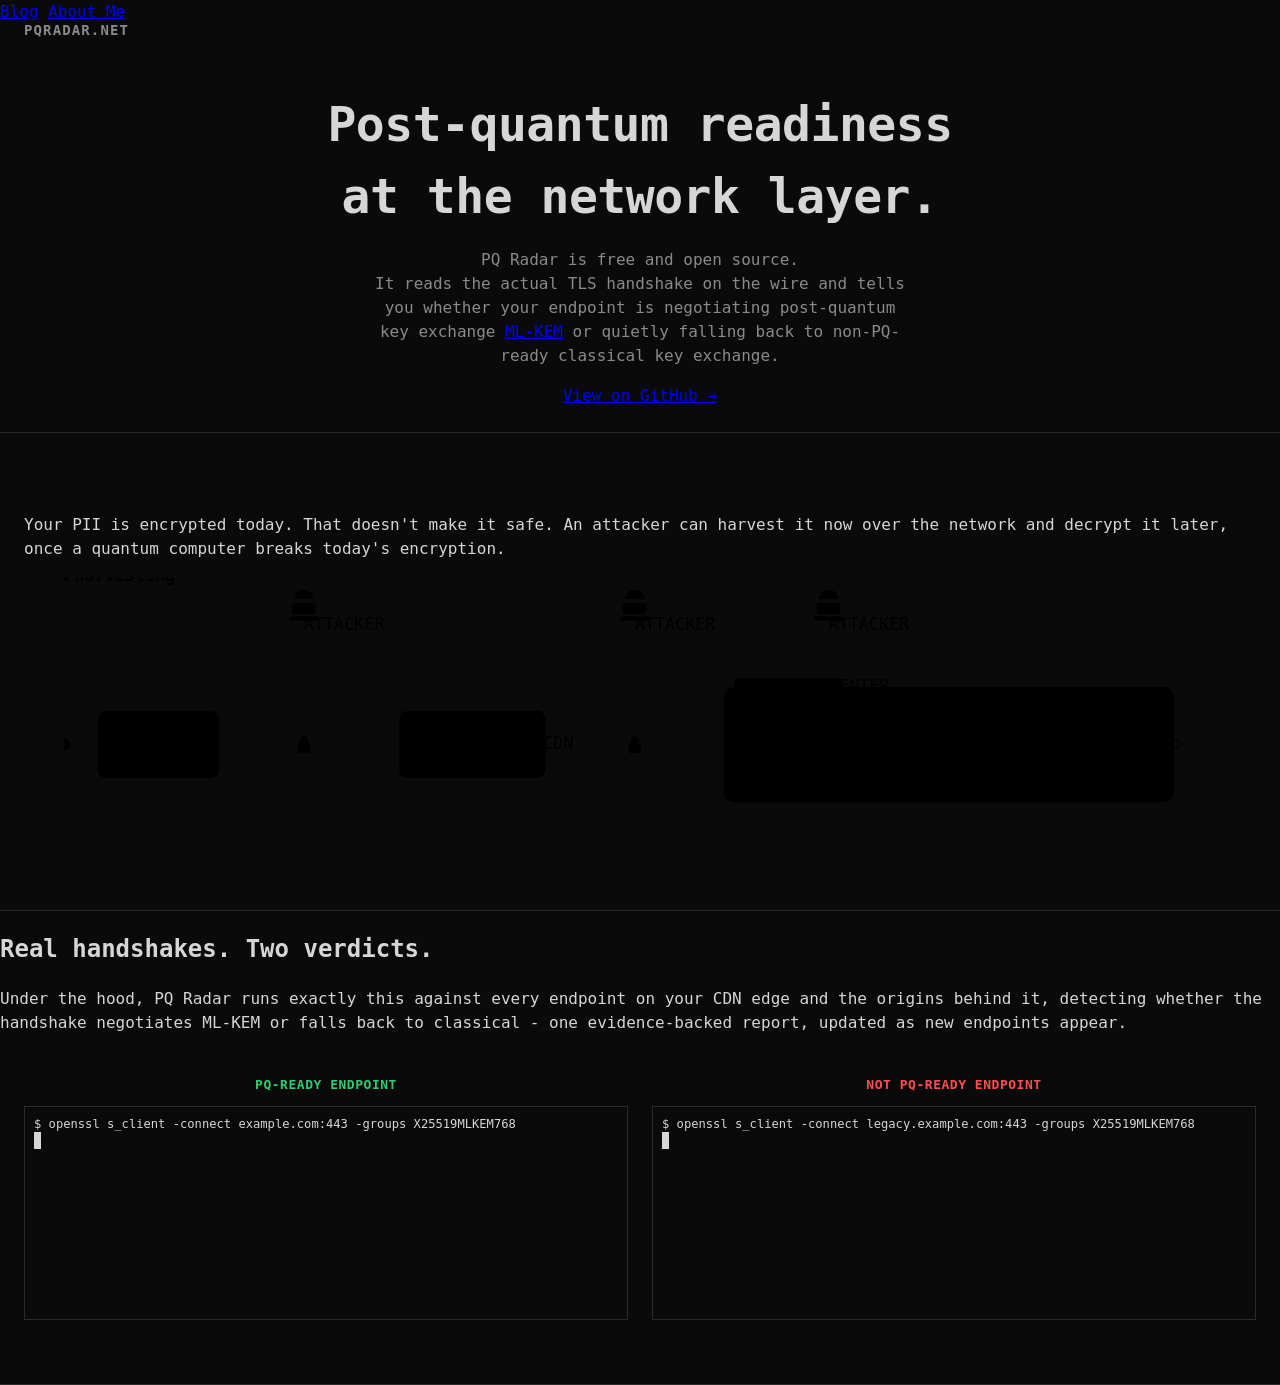
==== public/index.html @ 494fed72 "Tighten hero-sub copy: one evidence-backed report line" ====
<!doctype html>
<html lang="en">
<head>
<meta charset="utf-8">
<meta name="viewport" content="width=device-width, initial-scale=1">
<title>PQ Radar</title>
<meta name="description" content="A network-level post-quantum TLS readiness scanner. Is your traffic actually protected?">
<link rel="icon" type="image/svg+xml" href="/favicon.svg">

<!-- Page layout only — no color decisions here. -->
<link rel="stylesheet" href="/styles.css">

<!-- Harvest Chain: animated diagram of the wire-tap and TLS-termination
     harvest attacks, self-contained (own scoped colors + keyframes). -->
<link rel="stylesheet" href="/harvest-chain.css">

<!-- Self-hosted asciinema player (vendored, no CDN dependency at runtime). -->
<link rel="stylesheet" href="/player/asciinema-player.css">
<!-- Verdict color theme (red/green) lives entirely here — tune the colors
     without touching layout or re-recording the casts. -->
<link rel="stylesheet" href="/player/theme.css">
</head>
<body>

<header id="brand">PQRADAR.NET</header>

<nav id="topnav">
  <a href="https://ashishmgupta.github.io/pqr-research/index.html" target="_blank" rel="noopener">Blog</a>
  <a href="https://guptaashish.com" target="_blank" rel="noopener">About Me</a>
</nav>

<!-- 1. Banner: headline + one line. Nothing else. -->
<section id="banner">
  <h1>Post-quantum readiness<br>at the network layer.</h1>
  <p>PQ Radar is free and open source.<br>It reads the actual TLS handshake on the wire and tells you whether your endpoint is negotiating post-quantum key exchange <a href="https://csrc.nist.gov/pubs/fips/203/final" target="_blank" rel="noopener">ML-KEM</a> or quietly falling back to non-PQ-ready classical key exchange.</p>
  <a class="repo-link" href="https://github.com/ashishmgupta/pq-radar" target="_blank" rel="noopener">View on GitHub →</a>
</section>

<!-- 1.5. Harvest Chain: the mechanism behind the headline, before the
     demo makes it concrete. Own stylesheet, own scoped colors/keyframes. -->
<section id="harvest">
  <p class="harvest-intro">Your PII is encrypted today. That doesn't make it safe. An attacker can harvest it now over the network and decrypt it later, once a quantum computer breaks today's encryption.</p>

  <figure role="img" aria-label="Diagram showing a request travel from a user through an edge CDN, then into a datacenter containing a load balancer and an origin app. An attacker taps the wire between the user and the edge, and again between the edge and the datacenter, harvesting encrypted traffic to decrypt later. A third attacker sits at the load balancer inside the datacenter, harvesting plaintext the instant it decrypts. The edge and origin app hops also flash red on decrypt, showing the same exposure without a separate attacker icon.">
    <div class="diagram-wrap">
      <svg viewBox="0 0 1100 235" xmlns="http://www.w3.org/2000/svg">

        <!-- wire -->
        <path class="wire" d="M148,160 H1040" />

        <!-- inline locks on the wire segments, denoting "encrypted in transit" -->
        <g transform="translate(229,160)">
          <rect class="lock-body" x="-6" y="-1" width="12" height="9" rx="1.5" />
          <path class="lock-shackle" d="M-4,-1 V-4 a4,4 0 0 1 8,0 V-1" />
        </g>
        <g transform="translate(545,160)">
          <rect class="lock-body" x="-6" y="-1" width="12" height="9" rx="1.5" />
          <path class="lock-shackle" d="M-4,-1 V-4 a4,4 0 0 1 8,0 V-1" />
        </g>
        <g transform="translate(852,160)">
          <rect class="lock-body" x="-6" y="-1" width="12" height="9" rx="1.5" />
          <path class="lock-shackle" d="M-4,-1 V-4 a4,4 0 0 1 8,0 V-1" />
        </g>

        <!-- Datacenter container, grouping Load Balancer + Origin App -->
        <rect class="container-box" x="630" y="105" width="430" height="110" rx="10" />
        <rect class="container-tab-bg" x="640" y="97" width="104" height="18" rx="4" />
        <text class="container-tab-text" x="692" y="110">DATACENTER</text>

        <!-- drop lines to attacker glyphs — long, so the icons read as
             clearly separate from the boxes and wire below them -->
        <line class="drop" x1="229" y1="160" x2="229" y2="45" />
        <line class="drop" x1="545" y1="160" x2="545" y2="45" />
        <line class="drop" x1="730" y1="128" x2="730" y2="45" />

        <!-- attacker glyphs: hooded figure at a laptop, labeled -->
        <g class="attacker wire1" transform="translate(229,15)">
          <path class="attacker-fill" d="M -9,6 A 9,9 0 0 1 9,6 Z" />
          <rect class="attacker-fill" x="-11.25" y="9.75" width="22.5" height="10.5" rx="2" />
          <circle class="attacker-cut" cx="0" cy="15" r="1.5" />
          <rect class="attacker-fill" x="-14.25" y="22.5" width="28.5" height="4.5" rx="2.25" />
          <text class="attacker-label" y="36">ATTACKER</text>
        </g>
        <g class="attacker wire2" transform="translate(545,15)">
          <path class="attacker-fill" d="M -9,6 A 9,9 0 0 1 9,6 Z" />
          <rect class="attacker-fill" x="-11.25" y="9.75" width="22.5" height="10.5" rx="2" />
          <circle class="attacker-cut" cx="0" cy="15" r="1.5" />
          <rect class="attacker-fill" x="-14.25" y="22.5" width="28.5" height="4.5" rx="2.25" />
          <text class="attacker-label" y="36">ATTACKER</text>
        </g>
        <g class="attacker lb" transform="translate(730,15)">
          <path class="attacker-fill" d="M -9,6 A 9,9 0 0 1 9,6 Z" />
          <rect class="attacker-fill" x="-11.25" y="9.75" width="22.5" height="10.5" rx="2" />
          <circle class="attacker-cut" cx="0" cy="15" r="1.5" />
          <rect class="attacker-fill" x="-14.25" y="22.5" width="28.5" height="4.5" rx="2.25" />
          <text class="attacker-label" y="36">ATTACKER</text>
        </g>

        <!-- harvest bursts: amber = "harvesting" -->
        <g class="burst-amber burst-wire1">
          <circle r="3.5" />
          <text x="10" y="4">harvesting</text>
        </g>
        <g class="burst-amber burst-wire2">
          <circle r="3.5" />
          <text x="10" y="4">harvesting</text>
        </g>
        <g class="burst-amber burst-lb">
          <circle r="3.5" />
          <text x="10" y="4">harvesting</text>
        </g>

        <!-- chips -->
        <g transform="translate(90,160)">
          <rect class="chip-rect" x="-58" y="-32" width="116" height="64" rx="8" />
          <text class="chip-label" y="4">User</text>
        </g>

        <g class="checkpoint edge" transform="translate(390,160)">
          <rect class="chip-rect" x="-70" y="-32" width="140" height="64" rx="8" />
          <text class="chip-label" y="4">Edge / CDN</text>
        </g>

        <g class="checkpoint lb" transform="translate(730,160)">
          <rect class="chip-rect" x="-74" y="-32" width="148" height="64" rx="8" />
          <text class="chip-label" y="4">Load Balancer</text>
        </g>

        <g class="checkpoint origin" transform="translate(970,160)">
          <rect class="chip-rect" x="-70" y="-32" width="140" height="64" rx="8" />
          <text class="chip-label" y="4">Origin App</text>
        </g>

        <!-- traveling packet -->
        <g class="packet-group">
          <circle class="packet-dot" cx="0" cy="160" r="6" />
        </g>

      </svg>
    </div>
  </figure>
</section>

<!-- 2 + 3. Demo (green, the hero) and Contrast (red) — separate sections,
     paired side-by-side on desktop / stacked on mobile via .hero-row. -->
<h2 class="hero-heading">Real handshakes. Two verdicts.</h2>
<p class="hero-sub">Under the hood, PQ Radar runs exactly this against every endpoint on your CDN edge and the origins behind it, detecting whether the handshake negotiates ML-KEM or falls back to classical - one evidence-backed report, updated as new endpoints appear.</p>
<div class="hero-row">
  <section id="demo">
    <h2 class="panel-heading">PQ-ready endpoint</h2>
    <div class="player-frame" id="player-green"></div>
  </section>

  <section id="contrast">
    <h2 class="panel-heading">Not PQ-ready endpoint</h2>
    <div class="player-frame" id="player-red"></div>
  </section>
</div>

<!-- Self-hosted player bundle (IIFE — exposes the global AsciinemaPlayer). -->
<script src="/player/asciinema-player.min.js"></script>
<script>
  // Both players share one theme (player/theme.css) — the recording itself
  // decides whether green or red shows, via the ANSI color codes it emits
  // (\x1b[32m vs \x1b[31m). autoplay+loop+controls:false keeps this a silent,
  // looping demo rather than an interactive terminal.
  var demoOpts = {
    autoplay: true,
    loop: true,
    controls: false,
    theme: "pqradar",
    speed: 0.75
  };

  AsciinemaPlayer.create("/casts/green.cast", document.getElementById("player-green"), demoOpts);
  AsciinemaPlayer.create("/casts/red.cast", document.getElementById("player-red"), demoOpts);
</script>
</body>
</html>
---- styles.css ----
/* PQ Radar — page layout only. No color decisions live here beyond the
 * base terminal dark/light values; the red/green verdict colors are in
 * /player/theme.css, kept separate on purpose. */

:root {
  --bg: #0a0a0a;
  --fg: #d6d6d6;
  --fg-dim: #8a8a8a;
  --border: #2a2a2a;
  --mono: ui-monospace, "Cascadia Code", "SF Mono", Consolas, "DejaVu Sans Mono", monospace;
  --gap: 24px;
}

* { box-sizing: border-box; }

html, body {
  margin: 0;
  padding: 0;
  background: var(--bg);
  color: var(--fg);
  font-family: var(--mono);
}

body {
  line-height: 1.5;
}

section {
  padding: 64px 24px;
  border-bottom: 1px solid var(--border);
}

section:last-child {
  border-bottom: none;
}

/* Brand mark — fixed top-left, out of document flow so it doesn't
 * affect banner centering or spacing. */
#brand {
  position: fixed;
  top: 20px;
  left: 24px;
  font-weight: 700;
  font-size: 14px;
  letter-spacing: 0.08em;
  color: var(--fg-dim);
  z-index: 10;
}

/* 1. Banner — headline + one line, nothing else. */
#banner {
  min-height: 22vh;
  display: flex;
  flex-direction: column;
  justify-content: center;
  align-items: center;
  text-align: center;
  gap: 16px;
  padding-bottom: 24px;
}

#banner h1 {
  margin: 0;
  font-size: clamp(28px, 5vw, 48px);
  font-weight: 700;
  letter-spacing: -0.01em;
}

#banner p {
  margin: 0;
  max-width: 56ch;
  color: var(--fg-dim);
  font-size: 16px;
}

/* 2 + 3. Demo (green, the hero) and Contrast (red) — kept as two separate
 * <section> elements per spec, laid out side-by-side on desktop and stacked
 * on mobile via a shared, non-semantic grid wrapper (.hero-row) around both.
 * Each section keeps its own id so CSS/content still map 1:1; the wrapper
 * only handles the responsive pairing. */
.hero-row {
  display: grid;
  grid-template-columns: 1fr 1fr;
  gap: var(--gap);
  padding: 24px 24px 64px;
  border-bottom: 1px solid var(--border);
}

.hero-row #demo,
.hero-row #contrast {
  padding: 0;
  border-bottom: none;
}

.panel-heading {
  margin: 0 0 12px;
  font-size: 13px;
  font-weight: 700;
  letter-spacing: 0.04em;
  text-transform: uppercase;
  text-align: center;
}

#demo .panel-heading {
  color: #2ecc71;
}

#contrast .panel-heading {
  color: #ff4d4f;
}

@media (max-width: 760px) {
  .hero-row {
    grid-template-columns: 1fr;
  }
}

.player-frame {
  width: 100%;
  border: 1px solid var(--border);
}

/* 4. Why — short lines, no long paragraphs. */
#why {
  max-width: 68ch;
  margin: 0 auto;
}

#why ul {
  list-style: none;
  margin: 0 0 32px;
  padding: 0;
}

#why li {
  padding: 10px 0 10px 20px;
  border-bottom: 1px solid var(--border);
  position: relative;
}

#why li::before {
  content: "›";
  position: absolute;
  left: 0;
  color: var(--fg-dim);
}

#why li:last-child {
  border-bottom: none;
}

#why .honesty {
  color: var(--fg-dim);
  font-style: italic;
}

#why a.repo-link {
  display: inline-block;
  color: var(--fg);
  border: 1px solid var(--border);
  padding: 8px 14px;
  text-decoration: none;
}

#why a.repo-link:hover {
  border-color: var(--fg-dim);
}
---- player/asciinema-player.css ----
.ap-default-term-ff {
  --term-font-family: "Cascadia Code", "Source Code Pro", Menlo, Consolas, "DejaVu Sans Mono", monospace, "Symbols Nerd Font";
}
div.ap-wrapper {
  outline: none;
  height: 100%;
  display: flex;
  justify-content: center;
}
div.ap-wrapper .title-bar {
  display: none;
  top: -78px;
  transition: top 0.15s linear;
  position: absolute;
  left: 0;
  right: 0;
  box-sizing: content-box;
  font-size: 20px;
  line-height: 1em;
  padding: 15px;
  font-family: sans-serif;
  color: white;
  background-color: rgba(0, 0, 0, 0.8);
}
div.ap-wrapper .title-bar img {
  vertical-align: middle;
  height: 48px;
  margin-right: 16px;
}
div.ap-wrapper .title-bar a {
  color: white;
  text-decoration: underline;
}
div.ap-wrapper .title-bar a:hover {
  text-decoration: none;
}
div.ap-wrapper:fullscreen {
  background-color: #000;
  width: 100%;
  align-items: center;
}
div.ap-wrapper:fullscreen .title-bar {
  display: initial;
}
div.ap-wrapper:fullscreen.hud .title-bar {
  top: 0;
}
div.ap-wrapper div.ap-player {
  text-align: left;
  display: inline-block;
  padding: 0px;
  position: relative;
  box-sizing: content-box;
  overflow: hidden;
  max-width: 100%;
  border-radius: 4px;
  font-size: 15px;
  background-color: var(--term-color-background);
}
.ap-player {
  --term-color-foreground: #ffffff;
  --term-color-background: #000000;
  --term-color-0: var(--term-color-foreground);
  --term-color-1: var(--term-color-foreground);
  --term-color-2: var(--term-color-foreground);
  --term-color-3: var(--term-color-foreground);
  --term-color-4: var(--term-color-foreground);
  --term-color-5: var(--term-color-foreground);
  --term-color-6: var(--term-color-foreground);
  --term-color-7: var(--term-color-foreground);
  --term-color-8: var(--term-color-0);
  --term-color-9: var(--term-color-1);
  --term-color-10: var(--term-color-2);
  --term-color-11: var(--term-color-3);
  --term-color-12: var(--term-color-4);
  --term-color-13: var(--term-color-5);
  --term-color-14: var(--term-color-6);
  --term-color-15: var(--term-color-7);
}
div.ap-term {
  position: relative;
  font-family: var(--term-font-family);
  border-width: 0.75em;
  border-radius: 0;
  border-style: solid;
  border-color: var(--term-color-background);
  box-sizing: content-box;
}
div.ap-term canvas {
  position: absolute;
  inset: 0;
  display: block;
  width: 100%;
  height: 100%;
}
div.ap-term svg.ap-term-symbols {
  position: absolute;
  inset: 0;
  display: block;
  width: 100%;
  height: 100%;
  overflow: hidden;
  pointer-events: none;
}
div.ap-term svg.ap-term-symbols use {
  color: var(--term-color-foreground);
}
div.ap-term svg.ap-term-symbols:not(.ap-blink) .ap-blink {
  opacity: 0;
}
div.ap-term pre.ap-term-text {
  position: absolute;
  inset: 0;
  box-sizing: content-box;
  overflow: hidden;
  padding: 0;
  margin: 0px;
  display: block;
  white-space: pre;
  word-wrap: normal;
  word-break: normal;
  cursor: text;
  color: var(--term-color-foreground);
  outline: none;
  line-height: var(--term-line-height);
  font-family: inherit;
  font-size: inherit;
  font-variant-ligatures: none;
  border: 0;
  border-radius: 0;
  background-color: transparent !important;
}
pre.ap-term-text .ap-line {
  display: block;
  width: 100%;
  height: var(--term-line-height);
  position: absolute;
  top: calc(100% * var(--row) / var(--term-rows));
  letter-spacing: normal;
  overflow: hidden;
}
pre.ap-term-text .ap-line span {
  position: absolute;
  left: calc(100% * var(--offset) / var(--term-cols));
  padding: 0;
  display: inline-block;
  height: 100%;
}
pre.ap-term-text:not(.ap-blink) .ap-line .ap-blink {
  color: transparent;
  border-color: transparent;
}
pre.ap-term-text .ap-bold {
  font-weight: bold;
}
pre.ap-term-text .ap-faint {
  opacity: 0.5;
}
pre.ap-term-text .ap-underline {
  text-decoration: underline;
}
pre.ap-term-text .ap-italic {
  font-style: italic;
}
pre.ap-term-text .ap-strike {
  text-decoration: line-through;
}
.ap-line span {
  color: var(--term-color-foreground);
}
div.ap-player div.ap-control-bar {
  width: 100%;
  height: 32px;
  display: flex;
  justify-content: space-between;
  align-items: stretch;
  color: var(--term-color-foreground);
  box-sizing: content-box;
  line-height: 1;
  position: absolute;
  bottom: 0;
  left: 0;
  opacity: 0;
  transition: opacity 0.15s linear;
  user-select: none;
  border-top: 2px solid color-mix(in oklab, var(--term-color-background) 80%, var(--term-color-foreground));
  z-index: 30;
}
div.ap-player div.ap-control-bar * {
  box-sizing: inherit;
}
div.ap-control-bar svg.ap-icon path {
  fill: var(--term-color-foreground);
}
div.ap-control-bar button.ap-button {
  display: flex;
  flex: 0 0 auto;
  cursor: pointer;
  appearance: none;
  -webkit-appearance: none;
  background: transparent;
  border: 0;
  margin: 0;
  padding: 0;
  color: inherit;
  font: inherit;
  line-height: inherit;
}
div.ap-control-bar button.ap-playback-button {
  width: 12px;
  height: 12px;
  padding: 10px;
  margin: 0 0 0 2px;
}
div.ap-control-bar button.ap-playback-button svg {
  height: 12px;
  width: 12px;
}
div.ap-control-bar span.ap-timer {
  display: flex;
  flex: 0 0 auto;
  min-width: 50px;
  margin: 0 10px;
  height: 100%;
  text-align: center;
  font-size: 13px;
  line-height: 100%;
  cursor: default;
}
div.ap-control-bar span.ap-timer span {
  font-family: var(--term-font-family);
  font-size: inherit;
  font-weight: 600;
  margin: auto;
}
div.ap-control-bar span.ap-timer .ap-time-remaining {
  display: none;
}
div.ap-control-bar span.ap-timer:hover .ap-time-elapsed {
  display: none;
}
div.ap-control-bar span.ap-timer:hover .ap-time-remaining {
  display: flex;
}
div.ap-control-bar .ap-progressbar {
  display: block;
  flex: 1 1 auto;
  height: 100%;
  padding: 0 10px;
}
div.ap-control-bar .ap-progressbar .ap-bar {
  display: block;
  position: relative;
  cursor: default;
  height: 100%;
  font-size: 0;
}
div.ap-control-bar .ap-progressbar .ap-bar .ap-gutter {
  display: block;
  position: absolute;
  top: 15px;
  left: 0;
  right: 0;
  height: 3px;
}
div.ap-control-bar .ap-progressbar .ap-bar .ap-gutter-empty {
  background-color: color-mix(in oklab, var(--term-color-foreground) 20%, var(--term-color-background));
}
div.ap-control-bar .ap-progressbar .ap-bar .ap-gutter-full {
  width: 100%;
  transform-origin: left center;
  background-color: var(--term-color-foreground);
  border-radius: 3px;
}
div.ap-control-bar.ap-seekable .ap-progressbar .ap-bar {
  cursor: pointer;
}
div.ap-control-bar button.ap-fullscreen-button {
  width: 14px;
  height: 14px;
  padding: 9px;
  margin: 0 2px 0 4px;
}
div.ap-control-bar button.ap-fullscreen-button svg {
  width: 14px;
  height: 14px;
}
div.ap-control-bar button.ap-fullscreen-button svg.ap-icon-fullscreen-on {
  display: inline;
}
div.ap-control-bar button.ap-fullscreen-button svg.ap-icon-fullscreen-off {
  display: none;
}
div.ap-control-bar button.ap-fullscreen-button .ap-tooltip {
  right: 5px;
  left: initial;
  transform: none;
}
div.ap-control-bar button.ap-kbd-button {
  height: 14px;
  padding: 9px;
  margin: 0 0 0 4px;
}
div.ap-control-bar button.ap-kbd-button svg {
  width: 26px;
  height: 14px;
}
div.ap-control-bar button.ap-kbd-button .ap-tooltip {
  right: 5px;
  left: initial;
  transform: none;
}
div.ap-control-bar button.ap-speaker-button {
  width: 19px;
  padding: 6px 9px;
  margin: 0 0 0 4px;
  position: relative;
}
div.ap-control-bar button.ap-speaker-button svg {
  width: 19px;
}
div.ap-control-bar button.ap-speaker-button .ap-tooltip {
  left: -50%;
  transform: none;
}
div.ap-wrapper.ap-hud .ap-control-bar {
  opacity: 1;
}
div.ap-wrapper:fullscreen button.ap-fullscreen-button svg.ap-icon-fullscreen-on {
  display: none;
}
div.ap-wrapper:fullscreen button.ap-fullscreen-button svg.ap-icon-fullscreen-off {
  display: inline;
}
span.ap-progressbar span.ap-marker-container {
  display: block;
  top: 0;
  bottom: 0;
  width: 21px;
  position: absolute;
  margin-left: -10px;
}
span.ap-marker-container span.ap-marker {
  display: block;
  top: 13px;
  bottom: 12px;
  left: 7px;
  right: 7px;
  background-color: color-mix(in oklab, var(--term-color-foreground) 33%, var(--term-color-background));
  position: absolute;
  transition: top 0.1s, bottom 0.1s, left 0.1s, right 0.1s, background-color 0.1s;
  border-radius: 50%;
}
span.ap-marker-container span.ap-marker.ap-marker-past {
  background-color: var(--term-color-foreground);
}
span.ap-marker-container span.ap-marker:hover,
span.ap-marker-container:hover span.ap-marker {
  background-color: var(--term-color-foreground);
  top: 11px;
  bottom: 10px;
  left: 5px;
  right: 5px;
}
.ap-tooltip-container span.ap-tooltip {
  visibility: hidden;
  background-color: var(--term-color-foreground);
  color: var(--term-color-background);
  font-family: var(--term-font-family);
  font-weight: bold;
  text-align: center;
  padding: 0 0.5em;
  border-radius: 4px;
  position: absolute;
  z-index: 1;
  white-space: nowrap;
  /* Prevents the text from wrapping and makes sure the tooltip width adapts to the text length */
  font-size: 13px;
  line-height: 2em;
  bottom: 100%;
  left: 50%;
  transform: translateX(-50%);
}
.ap-tooltip-container:hover span.ap-tooltip {
  visibility: visible;
}
.ap-player .ap-overlay {
  z-index: 10;
  background-repeat: no-repeat;
  background-position: center;
  position: absolute;
  top: 0;
  left: 0;
  right: 0;
  bottom: 0;
  display: flex;
  justify-content: center;
  align-items: center;
}
.ap-player .ap-overlay-start {
  cursor: pointer;
}
.ap-player .ap-overlay-start .ap-play-button {
  font-size: 0px;
  position: absolute;
  left: 0;
  top: 0;
  right: 0;
  bottom: 0;
  text-align: center;
  color: white;
  height: 80px;
  max-height: 66%;
  margin: auto;
}
.ap-player .ap-overlay-start .ap-play-button div {
  height: 100%;
}
.ap-player .ap-overlay-start .ap-play-button div span {
  height: 100%;
  display: block;
}
.ap-player .ap-overlay-start .ap-play-button div span svg {
  height: 100%;
  display: inline-block;
}
.ap-player .ap-overlay-start .ap-play-button svg {
  filter: drop-shadow(0px 0px 5px rgba(0, 0, 0, 0.4));
}
.ap-player .ap-overlay-loading .ap-loader {
  width: 48px;
  height: 48px;
  border-radius: 50%;
  display: inline-block;
  position: relative;
  border: 10px solid;
  border-color: rgba(255, 255, 255, 0.3) rgba(255, 255, 255, 0.5) rgba(255, 255, 255, 0.7) #ffffff;
  border-color: color-mix(in srgb, var(--term-color-foreground) 30%, var(--term-color-background)) color-mix(in srgb, var(--term-color-foreground) 50%, var(--term-color-background)) color-mix(in srgb, var(--term-color-foreground) 70%, var(--term-color-background)) color-mix(in srgb, var(--term-color-foreground) 100%, var(--term-color-background));
  box-sizing: border-box;
  animation: ap-loader-rotation 1s linear infinite;
}
.ap-player .ap-overlay-info {
  background-color: var(--term-color-background);
}
.ap-player .ap-overlay-info span {
  font-family: var(--term-font-family);
  font-size: 2em;
  font-weight: bold;
  color: var(--term-color-background);
  background-color: var(--term-color-foreground);
  padding: 0.5em 0.75em;
  text-transform: uppercase;
}
.ap-player .ap-overlay-keystrokes {
  position: absolute;
  top: auto;
  left: auto;
  right: 20px;
  bottom: var(--ap-keystrokes-bottom);
  z-index: 20;
  width: auto;
  height: auto;
  font-size: 18px;
  text-align: right;
  padding: 0;
  display: flex;
  justify-content: flex-end;
  align-items: center;
  gap: 0.35em;
  pointer-events: none;
}
.ap-player .ap-overlay-keystrokes .ap-keystroke-pill {
  font-family: var(--term-font-family);
  font-size: inherit;
  opacity: 1;
  transition: opacity 80ms ease;
}
.ap-player .ap-overlay-keystrokes .ap-keystroke-pill kbd {
  display: inline-flex;
  justify-content: center;
  min-width: 1.2em;
  color: var(--term-color-background);
  background-color: var(--term-color-foreground);
  padding: 0.3em 0.5em;
  border-radius: 0.2em;
  font-family: inherit;
  font-size: 0.85em;
  font-weight: 600;
  border: none;
  margin: 0;
}
.ap-player .ap-overlay-keystrokes .ap-keystroke-pill.fading {
  opacity: 0;
  transition: opacity 700ms ease;
}
.ap-player .ap-overlay-help {
  background-color: rgba(0, 0, 0, 0.8);
  container-type: inline-size;
}
.ap-player .ap-overlay-help > div {
  font-family: var(--term-font-family);
  max-width: 85%;
  max-height: 85%;
  font-size: 18px;
  color: var(--term-color-foreground);
  box-sizing: border-box;
  margin-bottom: 32px;
}
.ap-player .ap-overlay-help > div div {
  padding: calc(min(4cqw, 40px));
  font-size: calc(min(1.9cqw, 18px));
  background-color: var(--term-color-background);
  border: 1px solid color-mix(in oklab, var(--term-color-background) 90%, var(--term-color-foreground));
  border-radius: 6px;
}
.ap-player .ap-overlay-help > div div p {
  font-weight: bold;
  margin: 0 0 2em 0;
}
.ap-player .ap-overlay-help > div div ul {
  list-style: none;
  padding: 0;
}
.ap-player .ap-overlay-help > div div ul li {
  margin: 0 0 0.75em 0;
}
.ap-player .ap-overlay-help > div div kbd {
  color: var(--term-color-background);
  background-color: var(--term-color-foreground);
  padding: 0.2em 0.5em;
  border-radius: 0.2em;
  font-family: inherit;
  font-size: 0.85em;
  border: none;
  margin: 0;
}
.ap-player .ap-overlay-error span {
  font-size: 8em;
}
.ap-player .slide-enter-active {
  transition: opacity 0.2s;
}
.ap-player .slide-enter-active.ap-was-playing {
  transition: top 0.2s ease-out, opacity 0.2s;
}
.ap-player .slide-exit-active {
  transition: top 0.2s ease-in, opacity 0.2s;
}
.ap-player .slide-enter {
  top: -50%;
  opacity: 0;
}
.ap-player .slide-enter-to {
  top: 0%;
}
.ap-player .slide-enter,
.ap-player .slide-enter-to,
.ap-player .slide-exit,
.ap-player .slide-exit-to {
  bottom: auto;
  height: 100%;
}
.ap-player .slide-exit {
  top: 0%;
}
.ap-player .slide-exit-to {
  top: -50%;
  opacity: 0;
}
@keyframes ap-loader-rotation {
  0% {
    transform: rotate(0deg);
  }
  100% {
    transform: rotate(360deg);
  }
}
.asciinema-player-theme-asciinema {
  --term-color-foreground: #cccccc;
  --term-color-background: #121314;
  --term-color-0: #000000;
  --term-color-1: #dd3c69;
  --term-color-2: #4ebf22;
  --term-color-3: #ddaf3c;
  --term-color-4: #26b0d7;
  --term-color-5: #b954e1;
  --term-color-6: #54e1b9;
  --term-color-7: #d9d9d9;
  --term-color-8: #4d4d4d;
  --term-color-9: #dd3c69;
  --term-color-10: #4ebf22;
  --term-color-11: #ddaf3c;
  --term-color-12: #26b0d7;
  --term-color-13: #b954e1;
  --term-color-14: #54e1b9;
  --term-color-15: #ffffff;
}
/*
  Based on Dracula: https://draculatheme.com
 */
.asciinema-player-theme-dracula {
  --term-color-foreground: #f8f8f2;
  --term-color-background: #282a36;
  --term-color-0: #21222c;
  --term-color-1: #ff5555;
  --term-color-2: #50fa7b;
  --term-color-3: #f1fa8c;
  --term-color-4: #bd93f9;
  --term-color-5: #ff79c6;
  --term-color-6: #8be9fd;
  --term-color-7: #f8f8f2;
  --term-color-8: #6272a4;
  --term-color-9: #ff6e6e;
  --term-color-10: #69ff94;
  --term-color-11: #ffffa5;
  --term-color-12: #d6acff;
  --term-color-13: #ff92df;
  --term-color-14: #a4ffff;
  --term-color-15: #ffffff;
}
/* Based on Monokai from base16 collection - https://github.com/chriskempson/base16 */
.asciinema-player-theme-monokai {
  --term-color-foreground: #f8f8f2;
  --term-color-background: #272822;
  --term-color-0: #272822;
  --term-color-1: #f92672;
  --term-color-2: #a6e22e;
  --term-color-3: #f4bf75;
  --term-color-4: #66d9ef;
  --term-color-5: #ae81ff;
  --term-color-6: #a1efe4;
  --term-color-7: #f8f8f2;
  --term-color-8: #75715e;
  --term-color-15: #f9f8f5;
}
/*
  Based on Nord: https://github.com/arcticicestudio/nord
  Via: https://github.com/neilotoole/asciinema-theme-nord
 */
.asciinema-player-theme-nord {
  --term-color-foreground: #eceff4;
  --term-color-background: #2e3440;
  --term-color-0: #3b4252;
  --term-color-1: #bf616a;
  --term-color-2: #a3be8c;
  --term-color-3: #ebcb8b;
  --term-color-4: #81a1c1;
  --term-color-5: #b48ead;
  --term-color-6: #88c0d0;
  --term-color-7: #eceff4;
}
.asciinema-player-theme-seti {
  --term-color-foreground: #cacecd;
  --term-color-background: #111213;
  --term-color-0: #323232;
  --term-color-1: #c22832;
  --term-color-2: #8ec43d;
  --term-color-3: #e0c64f;
  --term-color-4: #43a5d5;
  --term-color-5: #8b57b5;
  --term-color-6: #8ec43d;
  --term-color-7: #eeeeee;
  --term-color-15: #ffffff;
}
/*
  Based on Solarized Dark: https://ethanschoonover.com/solarized/
 */
.asciinema-player-theme-solarized-dark {
  --term-color-foreground: #839496;
  --term-color-background: #002b36;
  --term-color-0: #073642;
  --term-color-1: #dc322f;
  --term-color-2: #859900;
  --term-color-3: #b58900;
  --term-color-4: #268bd2;
  --term-color-5: #d33682;
  --term-color-6: #2aa198;
  --term-color-7: #eee8d5;
  --term-color-8: #002b36;
  --term-color-9: #cb4b16;
  --term-color-10: #586e75;
  --term-color-11: #657b83;
  --term-color-12: #839496;
  --term-color-13: #6c71c4;
  --term-color-14: #93a1a1;
  --term-color-15: #fdf6e3;
}
/*
  Based on Solarized Light: https://ethanschoonover.com/solarized/
 */
.asciinema-player-theme-solarized-light {
  --term-color-foreground: #657b83;
  --term-color-background: #fdf6e3;
  --term-color-0: #073642;
  --term-color-1: #dc322f;
  --term-color-2: #859900;
  --term-color-3: #b58900;
  --term-color-4: #268bd2;
  --term-color-5: #d33682;
  --term-color-6: #2aa198;
  --term-color-7: #eee8d5;
  --term-color-8: #002b36;
  --term-color-9: #cb4b16;
  --term-color-10: #586e75;
  --term-color-11: #657c83;
  --term-color-12: #839496;
  --term-color-13: #6c71c4;
  --term-color-14: #93a1a1;
  --term-color-15: #fdf6e3;
}
.asciinema-player-theme-solarized-light .ap-overlay-start .ap-play-button svg .ap-play-btn-fill {
  fill: var(--term-color-1);
}
.asciinema-player-theme-solarized-light .ap-overlay-start .ap-play-button svg .ap-play-btn-stroke {
  stroke: var(--term-color-1);
}
/*
  Based on Tango: https://en.wikipedia.org/wiki/Tango_Desktop_Project
 */
.asciinema-player-theme-tango {
  --term-color-foreground: #cccccc;
  --term-color-background: #121314;
  --term-color-0: #000000;
  --term-color-1: #cc0000;
  --term-color-2: #4e9a06;
  --term-color-3: #c4a000;
  --term-color-4: #3465a4;
  --term-color-5: #75507b;
  --term-color-6: #06989a;
  --term-color-7: #d3d7cf;
  --term-color-8: #555753;
  --term-color-9: #ef2929;
  --term-color-10: #8ae234;
  --term-color-11: #fce94f;
  --term-color-12: #729fcf;
  --term-color-13: #ad7fa8;
  --term-color-14: #34e2e2;
  --term-color-15: #eeeeec;
}
/*
  Based on gruvbox: https://github.com/morhetz/gruvbox
 */
.asciinema-player-theme-gruvbox-dark {
  --term-color-foreground: #fbf1c7;
  --term-color-background: #282828;
  --term-color-0: #282828;
  --term-color-1: #cc241d;
  --term-color-2: #98971a;
  --term-color-3: #d79921;
  --term-color-4: #458588;
  --term-color-5: #b16286;
  --term-color-6: #689d6a;
  --term-color-7: #a89984;
  --term-color-8: #7c6f65;
  --term-color-9: #fb4934;
  --term-color-10: #b8bb26;
  --term-color-11: #fabd2f;
  --term-color-12: #83a598;
  --term-color-13: #d3869b;
  --term-color-14: #8ec07c;
  --term-color-15: #fbf1c7;
}
---- player/theme.css ----
/* PQ Radar player theme — the ONLY place the red/green verdict colors live.
 * Tune these to change the on-screen color without touching the .cast
 * recordings or styles.css. Both players use this same theme; which color
 * shows up depends on which ANSI code (\x1b[32m green / \x1b[31m red) the
 * recording itself emits — not on which theme is loaded.
 *
 * Variable names and the .asciinema-player-theme-<name> class convention
 * are the player's own custom-theme mechanism (see
 * https://docs.asciinema.org/manual/player/themes/). Applied via
 * `theme: "pqradar"` in the init options in index.html.
 */
.asciinema-player-theme-pqradar {
  --term-color-foreground: #d6d6d6;
  --term-color-background: #0a0a0a;

  /* Standard 0-7 */
  --term-color-0: #0a0a0a;  /* black */
  --term-color-1: #ff4d4f;  /* red — the downgrade verdict */
  --term-color-2: #2ecc71;  /* green — the PQ-positive verdict */
  --term-color-3: #d6b83a;  /* yellow */
  --term-color-4: #4d8fd6;  /* blue */
  --term-color-5: #b06fd6;  /* magenta */
  --term-color-6: #4dc4d6;  /* cyan */
  --term-color-7: #d6d6d6;  /* white */

  /* Bright 8-15 */
  --term-color-8: #4a4a4a;
  --term-color-9: #ff7a7c;   /* bright red */
  --term-color-10: #58e08c;  /* bright green */
  --term-color-11: #e0cc6a;
  --term-color-12: #7ab0e0;
  --term-color-13: #cc9ae0;
  --term-color-14: #7adde0;
  --term-color-15: #ffffff;
}
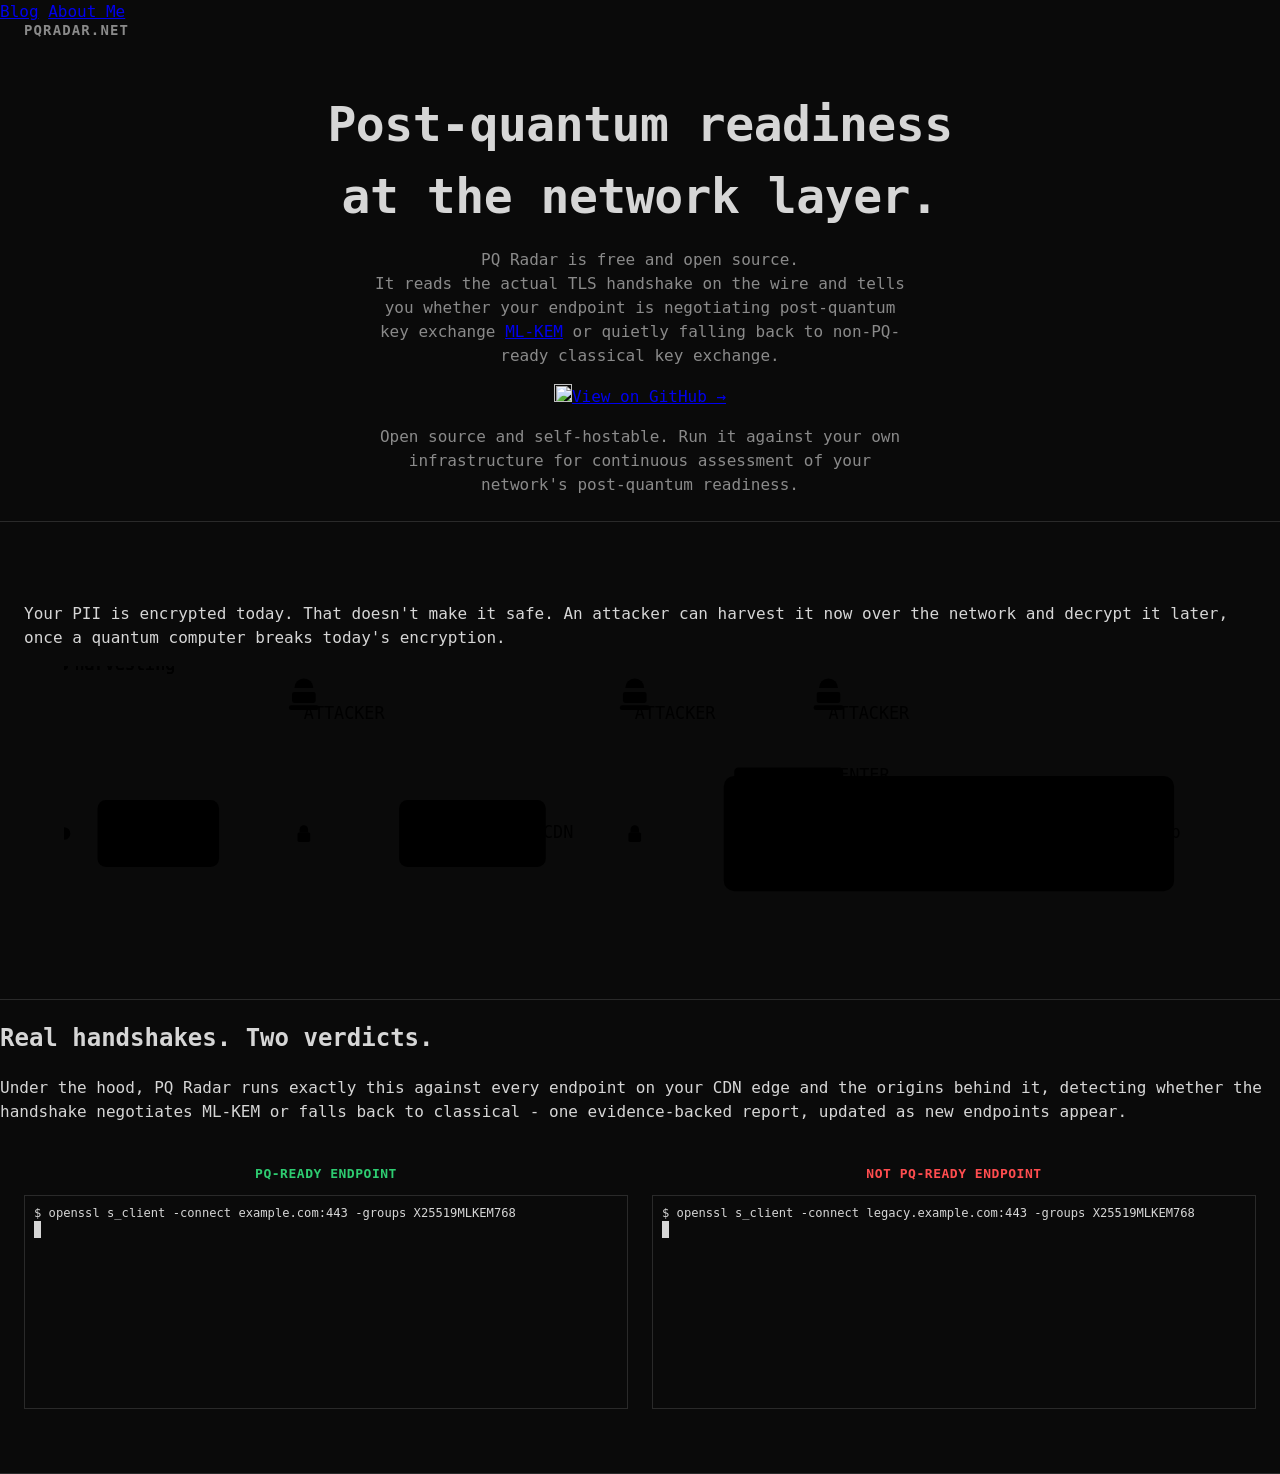
==== commit bb1b5059: "Add GitHub icon to repo button, add self-hostable note beneath it Uses the provided public/images/gi" ====
--- a/public/index.html
+++ b/public/index.html
@@ -33,7 +33,8 @@
 <section id="banner">
   <h1>Post-quantum readiness<br>at the network layer.</h1>
   <p>PQ Radar is free and open source.<br>It reads the actual TLS handshake on the wire and tells you whether your endpoint is negotiating post-quantum key exchange <a href="https://csrc.nist.gov/pubs/fips/203/final" target="_blank" rel="noopener">ML-KEM</a> or quietly falling back to non-PQ-ready classical key exchange.</p>
-  <a class="repo-link" href="https://github.com/ashishmgupta/pq-radar" target="_blank" rel="noopener">View on GitHub →</a>
+  <a class="repo-link" href="https://github.com/ashishmgupta/pq-radar" target="_blank" rel="noopener"><img src="/images/github.png" alt="" width="18" height="18">View on GitHub →</a>
+  <p class="repo-note">Open source and self-hostable. Run it against your own infrastructure for continuous assessment of your network's post-quantum readiness.</p>
 </section>
 
 <!-- 1.5. Harvest Chain: the mechanism behind the headline, before the
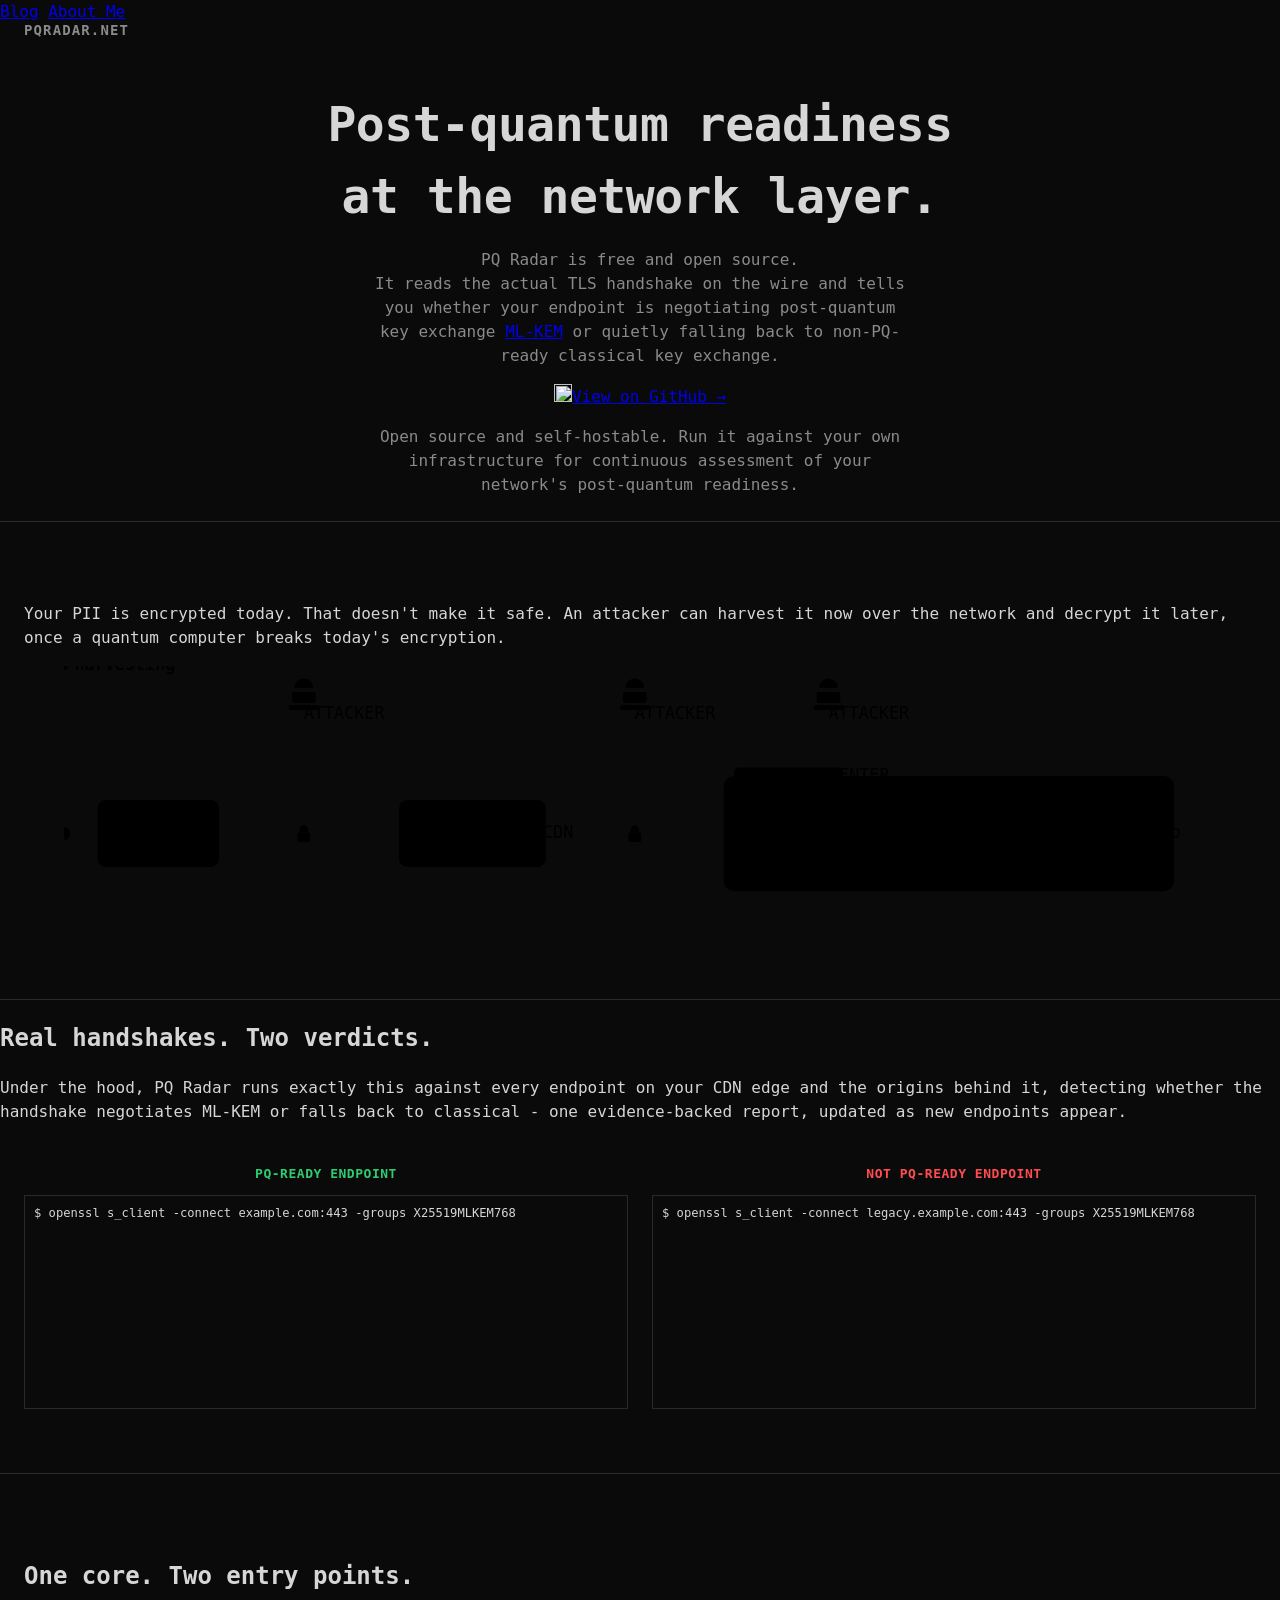
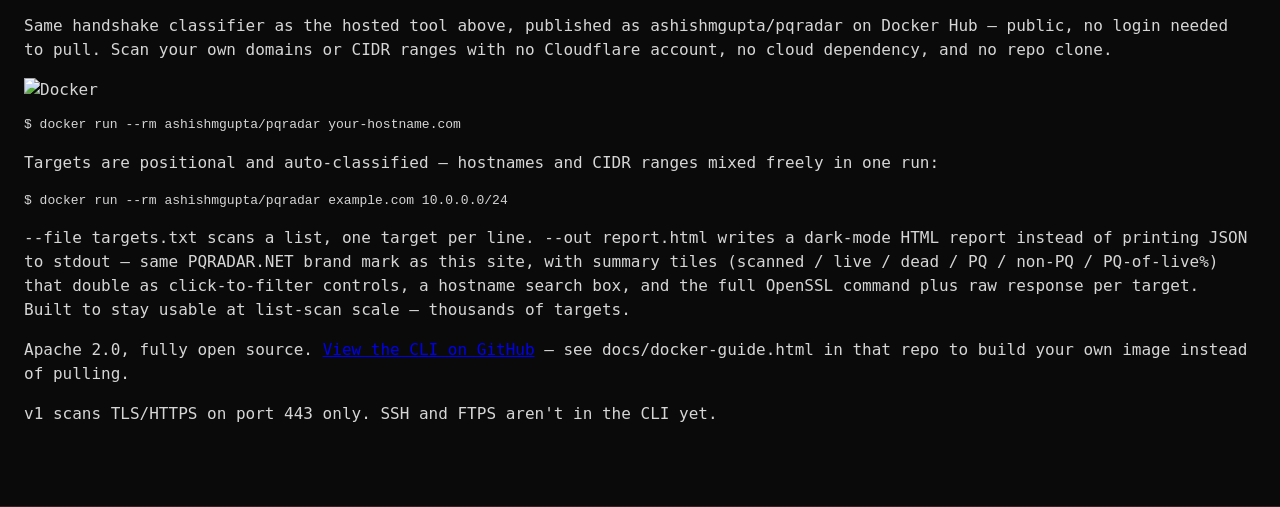
==== commit 6486a76a: "Add standalone CLI section with Docker quickstart commands New #cli section after the two-panel demo" ====
--- a/public/index.html
+++ b/public/index.html
@@ -7,6 +7,20 @@
 <meta name="description" content="A network-level post-quantum TLS readiness scanner. Is your traffic actually protected?">
 <link rel="icon" type="image/svg+xml" href="/favicon.svg">
 
+<!-- Open Graph / social preview cards -->
+<meta property="og:title" content="PQ Radar — post-quantum readiness at the network layer">
+<meta property="og:description" content="Detects whether your TLS handshake negotiates ML-KEM or quietly falls back to classical. Open source and self-hostable.">
+<meta property="og:image" content="https://pqradar.net/images/og-image.png">
+<meta property="og:image:width" content="1200">
+<meta property="og:image:height" content="630">
+<meta property="og:url" content="https://pqradar.net/">
+<meta property="og:type" content="website">
+<meta property="og:site_name" content="PQ Radar">
+<meta name="twitter:card" content="summary_large_image">
+<meta name="twitter:title" content="PQ Radar — post-quantum readiness at the network layer">
+<meta name="twitter:description" content="Detects whether your TLS handshake negotiates ML-KEM or quietly falls back to classical.">
+<meta name="twitter:image" content="https://pqradar.net/images/og-image.png">
+
 <!-- Page layout only — no color decisions here. -->
 <link rel="stylesheet" href="/styles.css">
 
@@ -22,7 +36,7 @@
 </head>
 <body>
 
-<header id="brand">PQRADAR.NET</header>
+<header id="brand"><span class="brand-mark">PQRADAR</span>.NET</header>
 
 <nav id="topnav">
   <a href="https://ashishmgupta.github.io/pqr-research/index.html" target="_blank" rel="noopener">Blog</a>
@@ -157,6 +171,29 @@
     <div class="player-frame" id="player-red"></div>
   </section>
 </div>
+
+<!-- 4. Standalone CLI: same core scanner, packaged for local/offline use.
+     The self-hosted alternative to the Worker demoed above. -->
+<section id="cli">
+  <h2 class="hero-heading">One core. Two entry points.</h2>
+  <p class="cli-intro">Same handshake classifier as the hosted tool above, published as ashishmgupta/pqradar on Docker Hub — public, no login needed to pull. Scan your own domains or CIDR ranges with no Cloudflare account, no cloud dependency, and no repo clone.</p>
+
+  <div class="code-row">
+    <img src="/images/docker-mark-ocean-blue.png" alt="Docker" class="docker-mark">
+    <pre class="code-block"><code>$ docker run --rm ashishmgupta/pqradar your-hostname.com</code></pre>
+  </div>
+
+  <p class="cli-intro">Targets are positional and auto-classified — hostnames and CIDR ranges mixed freely in one run:</p>
+
+  <div class="code-row">
+    <pre class="code-block"><code>$ docker run --rm ashishmgupta/pqradar example.com 10.0.0.0/24</code></pre>
+  </div>
+
+  <p class="cli-intro">--file targets.txt scans a list, one target per line. --out report.html writes a dark-mode HTML report instead of printing JSON to stdout — same PQRADAR.NET brand mark as this site, with summary tiles (scanned / live / dead / PQ / non-PQ / PQ-of-live%) that double as click-to-filter controls, a hostname search box, and the full OpenSSL command plus raw response per target. Built to stay usable at list-scan scale — thousands of targets.</p>
+
+  <p class="cli-note">Apache 2.0, fully open source. <a href="https://github.com/ashishmgupta/pq-radar" target="_blank" rel="noopener">View the CLI on GitHub</a> — see docs/docker-guide.html in that repo to build your own image instead of pulling.</p>
+  <p class="cli-note">v1 scans TLS/HTTPS on port 443 only. SSH and FTPS aren't in the CLI yet.</p>
+</section>
 
 <!-- Self-hosted player bundle (IIFE — exposes the global AsciinemaPlayer). -->
 <script src="/player/asciinema-player.min.js"></script>
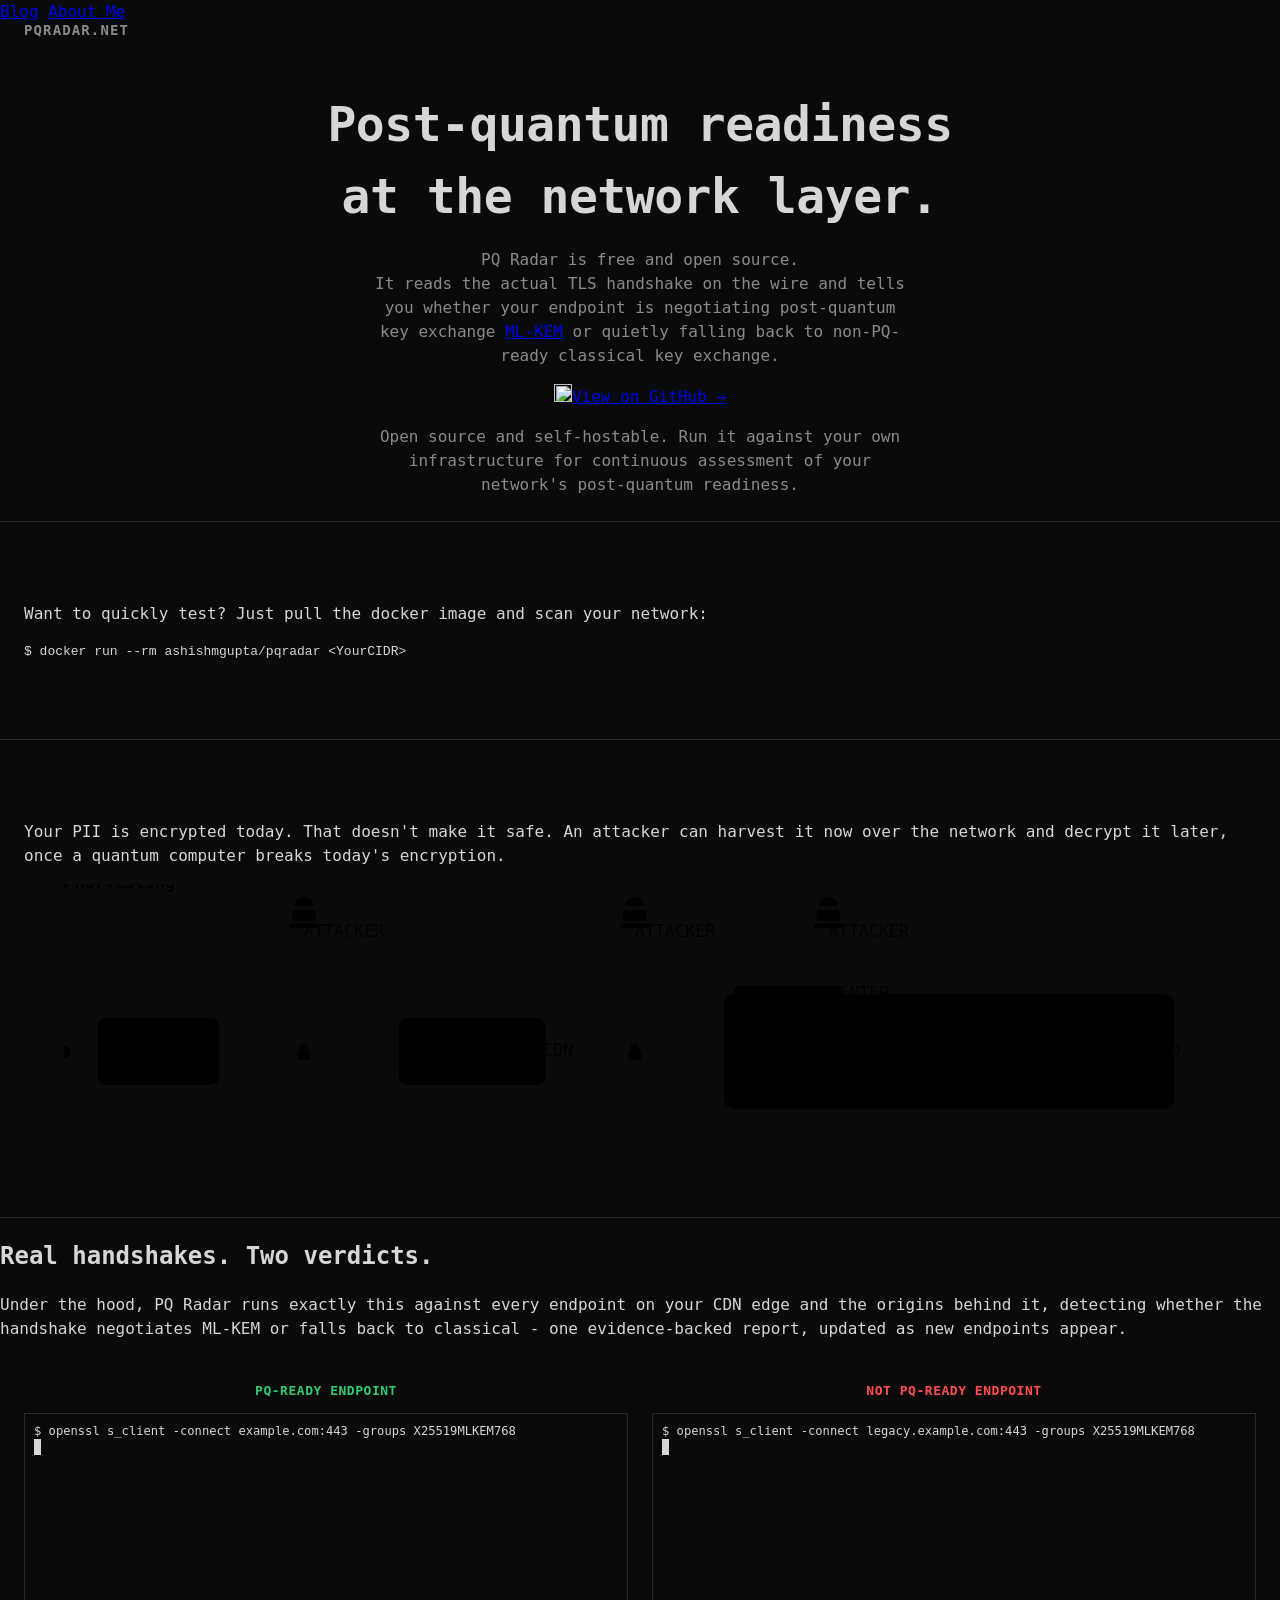
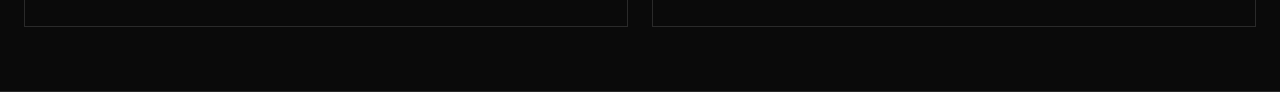
==== commit bb459a82: "Replace elaborate CLI section with a short quick-test snippet Removed the "One core. Two entry point" ====
--- a/public/index.html
+++ b/public/index.html
@@ -51,6 +51,14 @@
   <p class="repo-note">Open source and self-hostable. Run it against your own infrastructure for continuous assessment of your network's post-quantum readiness.</p>
 </section>
 
+<!-- 1.6. Quick local test: pull the Docker image, scan your own network. -->
+<section id="cli">
+  <p class="cli-intro">Want to quickly test? Just pull the docker image and scan your network:</p>
+  <div class="code-row">
+    <pre class="code-block"><code>$ docker run --rm ashishmgupta/pqradar &lt;YourCIDR&gt;</code></pre>
+  </div>
+</section>
+
 <!-- 1.5. Harvest Chain: the mechanism behind the headline, before the
      demo makes it concrete. Own stylesheet, own scoped colors/keyframes. -->
 <section id="harvest">
@@ -171,29 +179,6 @@
     <div class="player-frame" id="player-red"></div>
   </section>
 </div>
-
-<!-- 4. Standalone CLI: same core scanner, packaged for local/offline use.
-     The self-hosted alternative to the Worker demoed above. -->
-<section id="cli">
-  <h2 class="hero-heading">One core. Two entry points.</h2>
-  <p class="cli-intro">Same handshake classifier as the hosted tool above, published as ashishmgupta/pqradar on Docker Hub — public, no login needed to pull. Scan your own domains or CIDR ranges with no Cloudflare account, no cloud dependency, and no repo clone.</p>
-
-  <div class="code-row">
-    <img src="/images/docker-mark-ocean-blue.png" alt="Docker" class="docker-mark">
-    <pre class="code-block"><code>$ docker run --rm ashishmgupta/pqradar your-hostname.com</code></pre>
-  </div>
-
-  <p class="cli-intro">Targets are positional and auto-classified — hostnames and CIDR ranges mixed freely in one run:</p>
-
-  <div class="code-row">
-    <pre class="code-block"><code>$ docker run --rm ashishmgupta/pqradar example.com 10.0.0.0/24</code></pre>
-  </div>
-
-  <p class="cli-intro">--file targets.txt scans a list, one target per line. --out report.html writes a dark-mode HTML report instead of printing JSON to stdout — same PQRADAR.NET brand mark as this site, with summary tiles (scanned / live / dead / PQ / non-PQ / PQ-of-live%) that double as click-to-filter controls, a hostname search box, and the full OpenSSL command plus raw response per target. Built to stay usable at list-scan scale — thousands of targets.</p>
-
-  <p class="cli-note">Apache 2.0, fully open source. <a href="https://github.com/ashishmgupta/pq-radar" target="_blank" rel="noopener">View the CLI on GitHub</a> — see docs/docker-guide.html in that repo to build your own image instead of pulling.</p>
-  <p class="cli-note">v1 scans TLS/HTTPS on port 443 only. SSH and FTPS aren't in the CLI yet.</p>
-</section>
 
 <!-- Self-hosted player bundle (IIFE — exposes the global AsciinemaPlayer). -->
 <script src="/player/asciinema-player.min.js"></script>
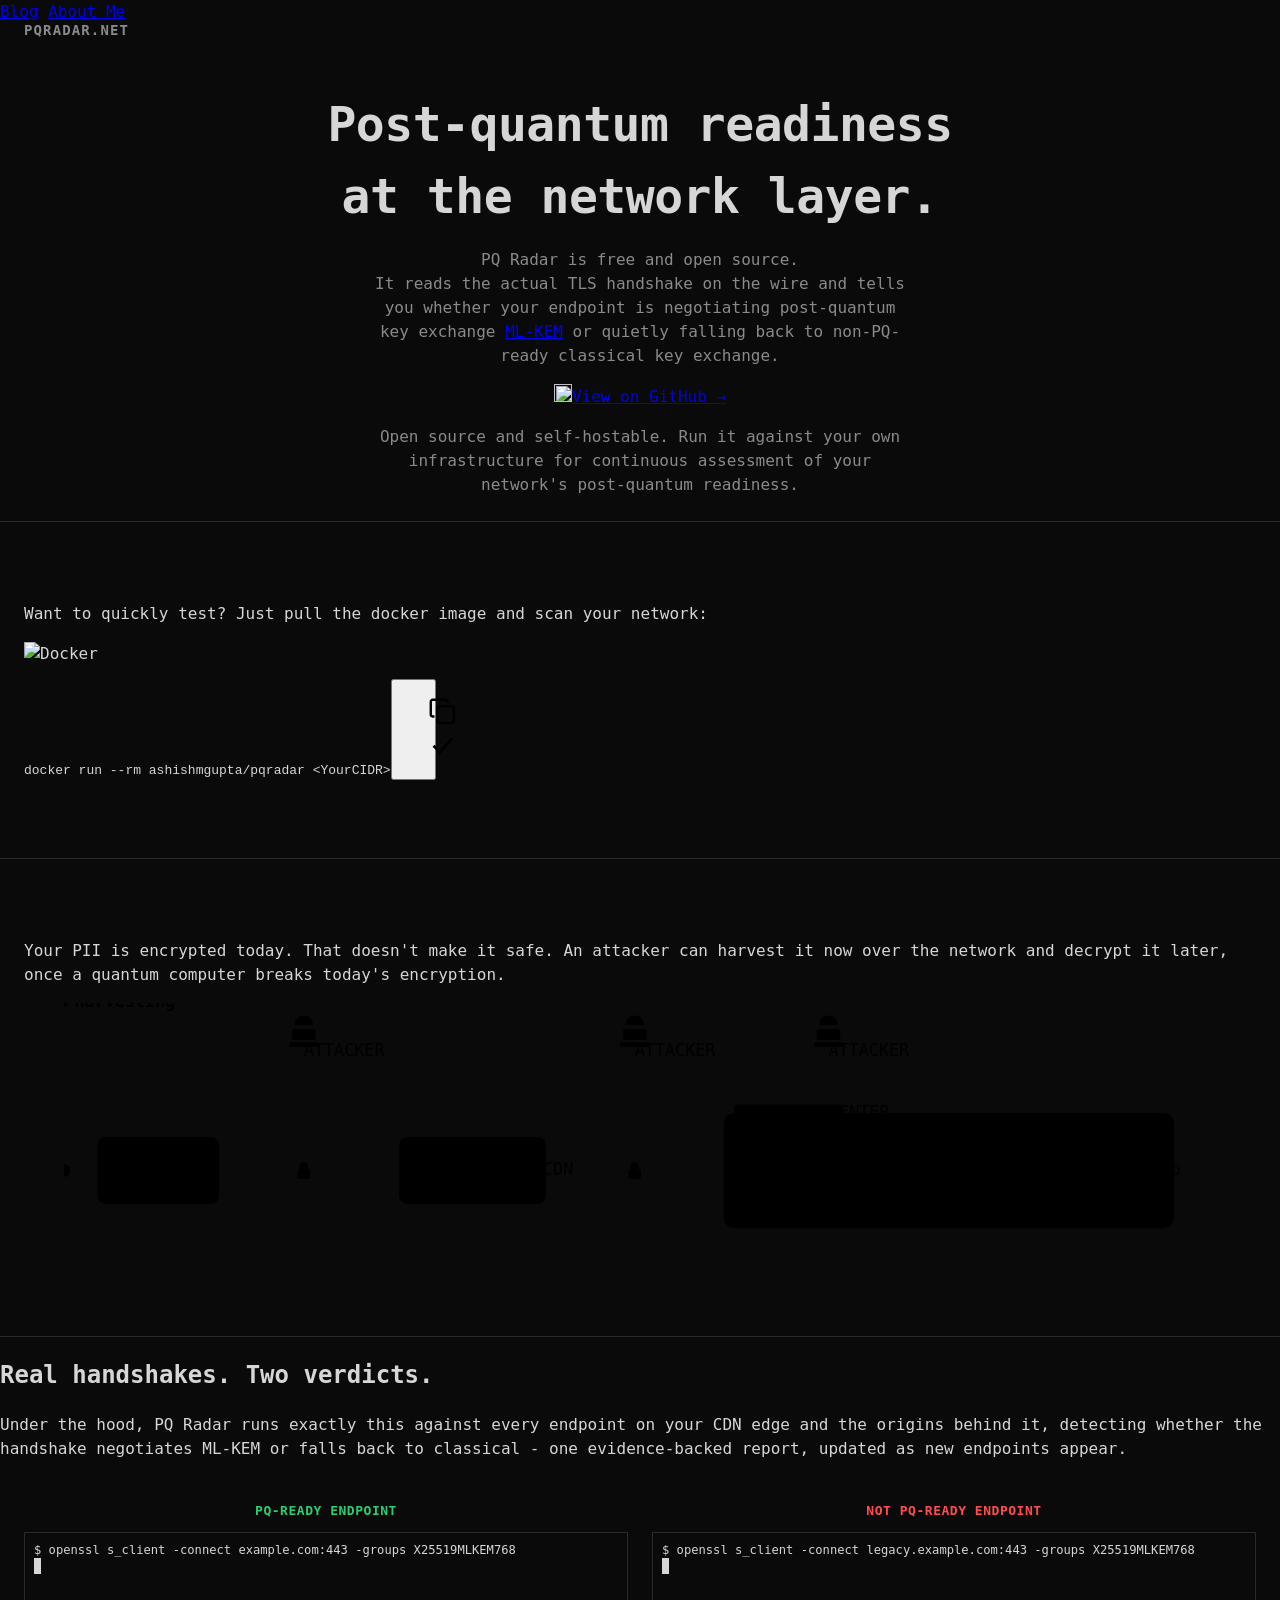
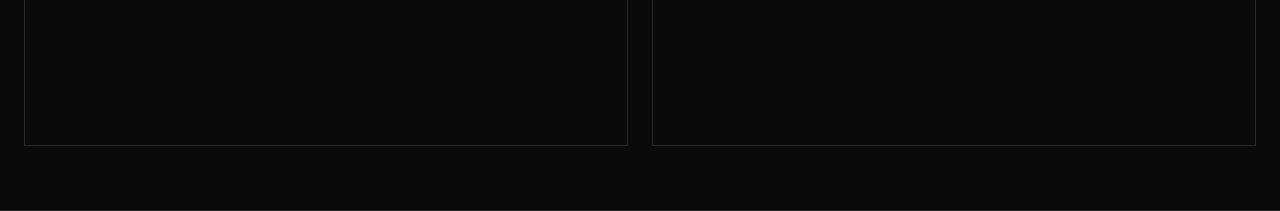
==== commit cf6a90e3: "Remove $ prompt, add Docker mark and click-to-copy to CLI command - Dropped the "$ " prefix so the c" ====
--- a/public/index.html
+++ b/public/index.html
@@ -55,7 +55,11 @@
 <section id="cli">
   <p class="cli-intro">Want to quickly test? Just pull the docker image and scan your network:</p>
   <div class="code-row">
-    <pre class="code-block"><code>$ docker run --rm ashishmgupta/pqradar &lt;YourCIDR&gt;</code></pre>
+    <img src="/images/docker-mark-ocean-blue.png" alt="Docker" class="docker-mark">
+    <pre class="code-block"><code id="cli-cmd">docker run --rm ashishmgupta/pqradar &lt;YourCIDR&gt;</code><button class="copy-btn" type="button" data-copy="cli-cmd" aria-label="Copy command">
+        <svg class="icon-copy" viewBox="0 0 16 16" fill="none" stroke="currentColor" stroke-width="1.3"><rect x="5" y="5" width="9" height="9" rx="1.5"/><path d="M3.5 10.5H2.5A1 1 0 0 1 1.5 9.5V2.5A1 1 0 0 1 2.5 1.5H9.5A1 1 0 0 1 10.5 2.5V3.5"/></svg>
+        <svg class="icon-check" viewBox="0 0 16 16" fill="none" stroke="currentColor" stroke-width="1.5"><path d="M3 8.5L6.5 12L13 4.5"/></svg>
+      </button></pre>
   </div>
 </section>
 
@@ -198,5 +202,19 @@
   AsciinemaPlayer.create("/casts/green.cast", document.getElementById("player-green"), demoOpts);
   AsciinemaPlayer.create("/casts/red.cast", document.getElementById("player-red"), demoOpts);
 </script>
+
+<!-- Click-to-copy for the CLI quickstart command. -->
+<script>
+  document.querySelectorAll(".copy-btn").forEach(function (btn) {
+    btn.addEventListener("click", function () {
+      var target = document.getElementById(btn.dataset.copy);
+      if (!target) return;
+      navigator.clipboard.writeText(target.textContent).then(function () {
+        btn.classList.add("copied");
+        setTimeout(function () { btn.classList.remove("copied"); }, 1200);
+      });
+    });
+  });
+</script>
 </body>
 </html>
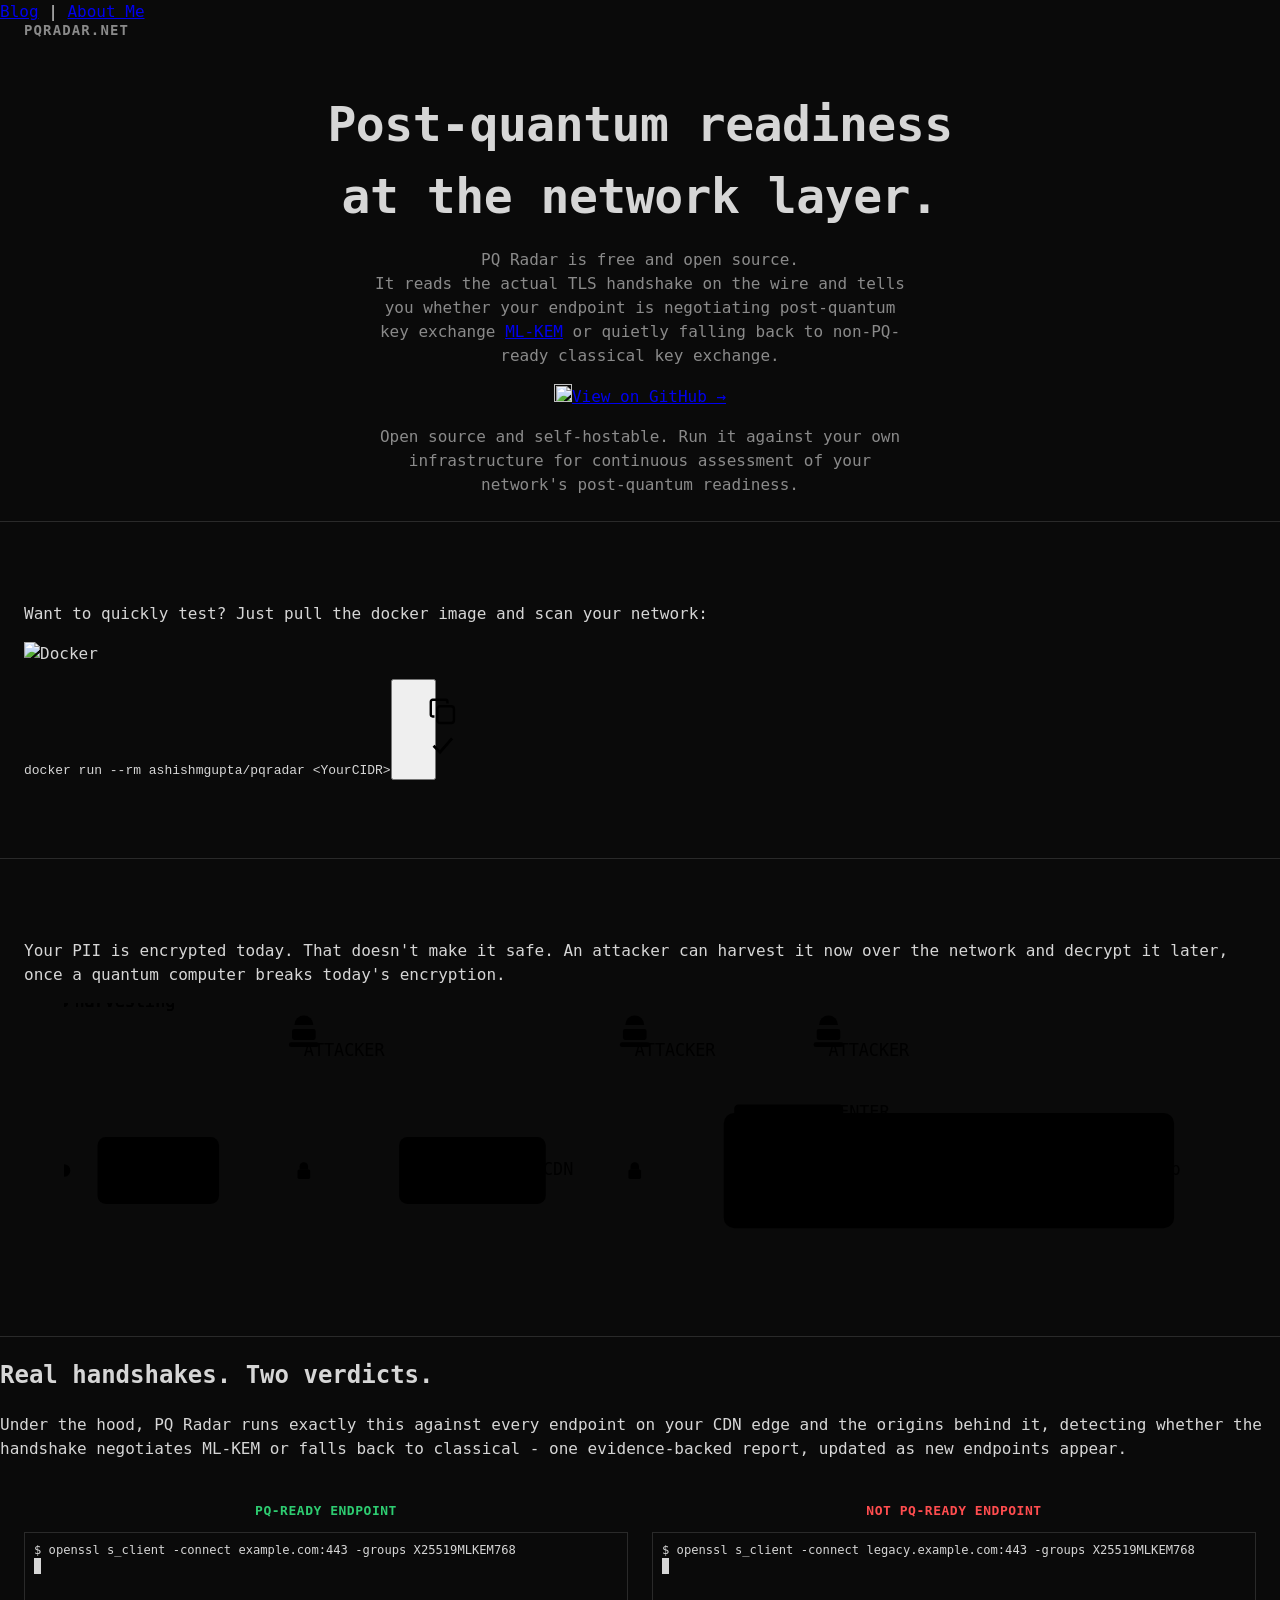
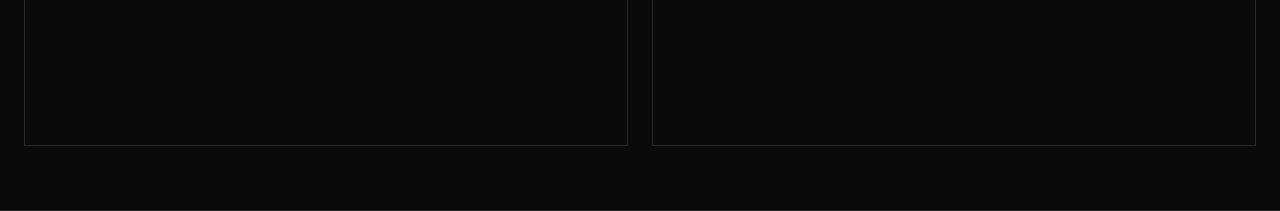
==== commit d95c0c1f: "Add green separator between Blog and About Me links" ====
--- a/public/index.html
+++ b/public/index.html
@@ -40,6 +40,7 @@
 
 <nav id="topnav">
   <a href="https://ashishmgupta.github.io/pqr-research/index.html" target="_blank" rel="noopener">Blog</a>
+  <span class="topnav-sep">|</span>
   <a href="https://guptaashish.com" target="_blank" rel="noopener">About Me</a>
 </nav>
 
